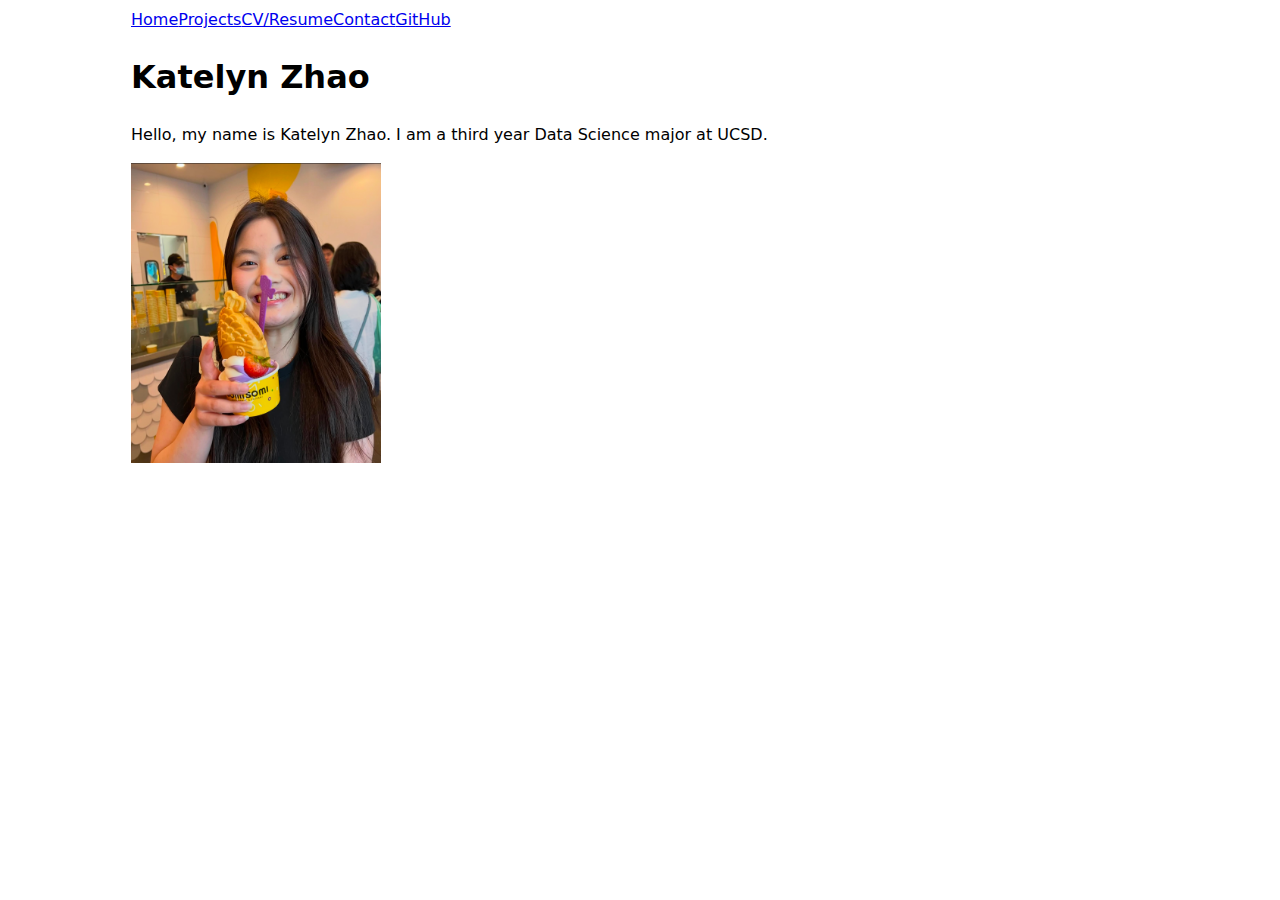
==== index.html @ 04a55239 "update" ====
<!DOCTYPE html>
<html lang="en">
<head>
    <meta charset="UTF-8">
    <meta name="viewport" content="width=device-width, initial-scale=1.0">
    <title>Katelyn Zhao: Personal Site and Portfolio</title>
    <link rel="stylesheet" href="https://katelyn-zhao.github.io/portfolio/style.css">
</head>
<body>
    <nav>
        <ul>
            <li><a class="current" href="https://katelyn-zhao.github.io/portfolio/">Home</a></li>
            <li><a href="https://katelyn-zhao.github.io/portfolio/projects/">Projects</a></li>
            <li><a href="https://katelyn-zhao.github.io/portfolio/cv-resume/">CV/Resume</a></li>
            <li><a href="https://katelyn-zhao.github.io/portfolio/contact/">Contact</a></li>
            <li><a href="https://github.com/katelyn-zhao" target="_blank">GitHub</a></li>
        </ul>
    </nav>
    <h1>Katelyn Zhao</h1>
    <p>Hello, my name is Katelyn Zhao. I am a third year Data Science major at UCSD.</p>
    <img src="images/IMG_9500.jpg" alt="A picture of myself" width="250" height="300">
</body>
</html>
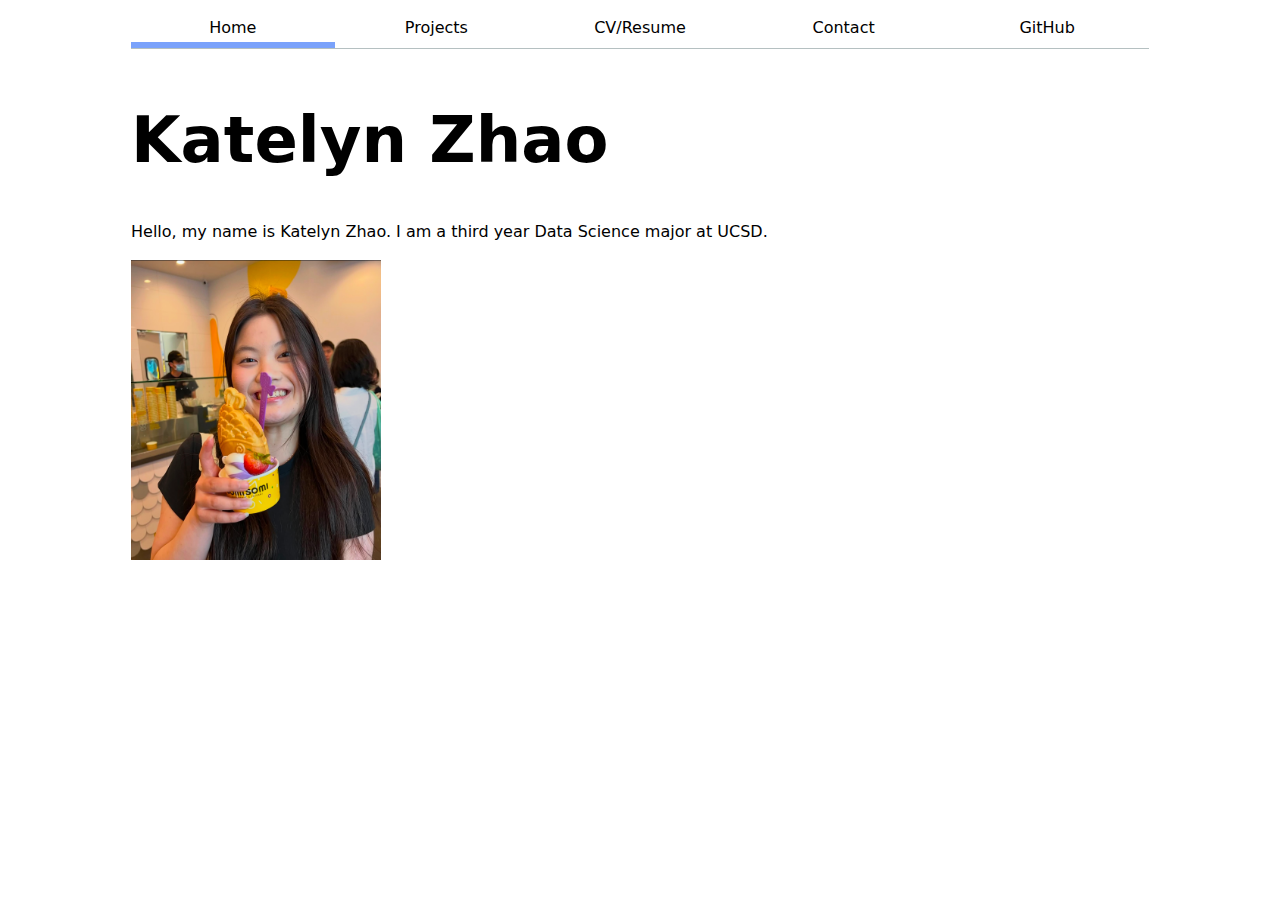
==== commit bdf2d089: "update" ====
--- a/index.html
+++ b/index.html
@@ -5,6 +5,7 @@
     <meta name="viewport" content="width=device-width, initial-scale=1.0">
     <title>Katelyn Zhao: Personal Site and Portfolio</title>
     <link rel="stylesheet" href="https://katelyn-zhao.github.io/portfolio/style.css">
+    <script type='module' src="script.js"></script>
 </head>
 <body>
     <nav>
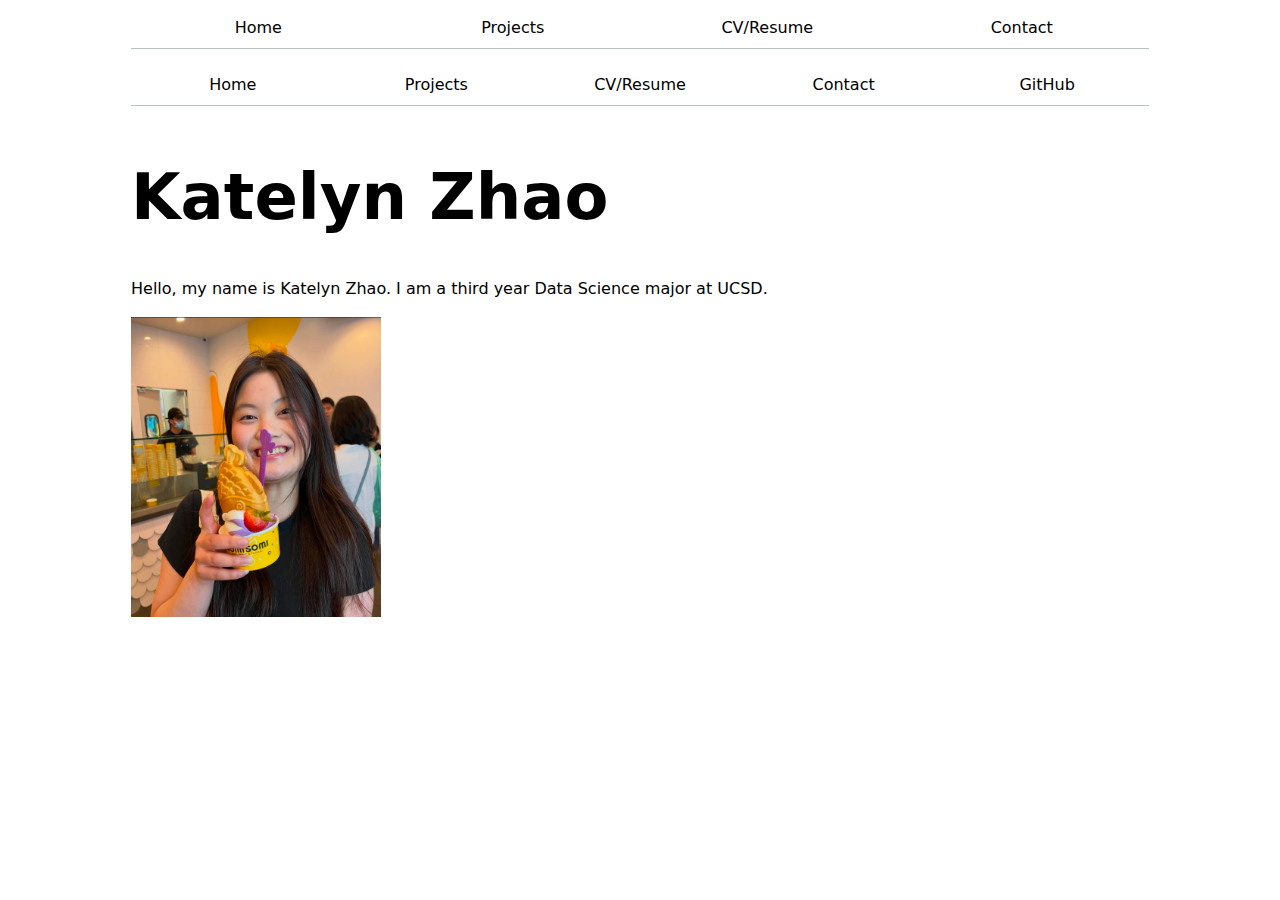
==== commit 1b4ed891: "update" ====
--- a/index.html
+++ b/index.html
@@ -5,12 +5,12 @@
     <meta name="viewport" content="width=device-width, initial-scale=1.0">
     <title>Katelyn Zhao: Personal Site and Portfolio</title>
     <link rel="stylesheet" href="https://katelyn-zhao.github.io/portfolio/style.css">
-    <script type='module' src="script.js"></script>
+    <script type='module' src="global.js"></script>
 </head>
 <body>
     <nav>
         <ul>
-            <li><a class="current" href="https://katelyn-zhao.github.io/portfolio/">Home</a></li>
+            <li><a href="https://katelyn-zhao.github.io/portfolio/">Home</a></li>
             <li><a href="https://katelyn-zhao.github.io/portfolio/projects/">Projects</a></li>
             <li><a href="https://katelyn-zhao.github.io/portfolio/cv-resume/">CV/Resume</a></li>
             <li><a href="https://katelyn-zhao.github.io/portfolio/contact/">Contact</a></li>
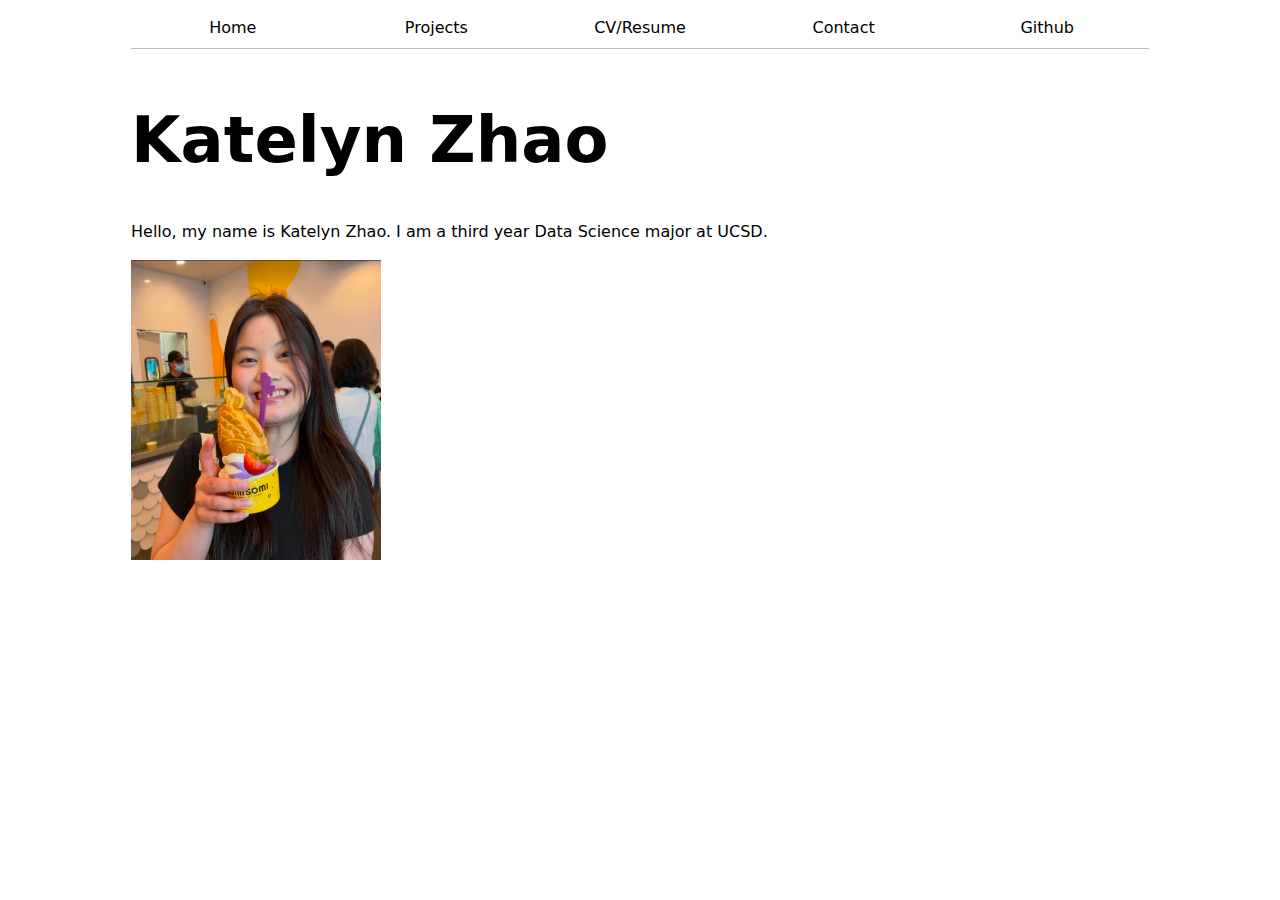
==== commit 52a67cef: "update" ====
--- a/index.html
+++ b/index.html
@@ -8,15 +8,6 @@
     <script type='module' src="global.js"></script>
 </head>
 <body>
-    <nav>
-        <ul>
-            <li><a href="https://katelyn-zhao.github.io/portfolio/">Home</a></li>
-            <li><a href="https://katelyn-zhao.github.io/portfolio/projects/">Projects</a></li>
-            <li><a href="https://katelyn-zhao.github.io/portfolio/cv-resume/">CV/Resume</a></li>
-            <li><a href="https://katelyn-zhao.github.io/portfolio/contact/">Contact</a></li>
-            <li><a href="https://github.com/katelyn-zhao" target="_blank">GitHub</a></li>
-        </ul>
-    </nav>
     <h1>Katelyn Zhao</h1>
     <p>Hello, my name is Katelyn Zhao. I am a third year Data Science major at UCSD.</p>
     <img src="images/IMG_9500.jpg" alt="A picture of myself" width="250" height="300">
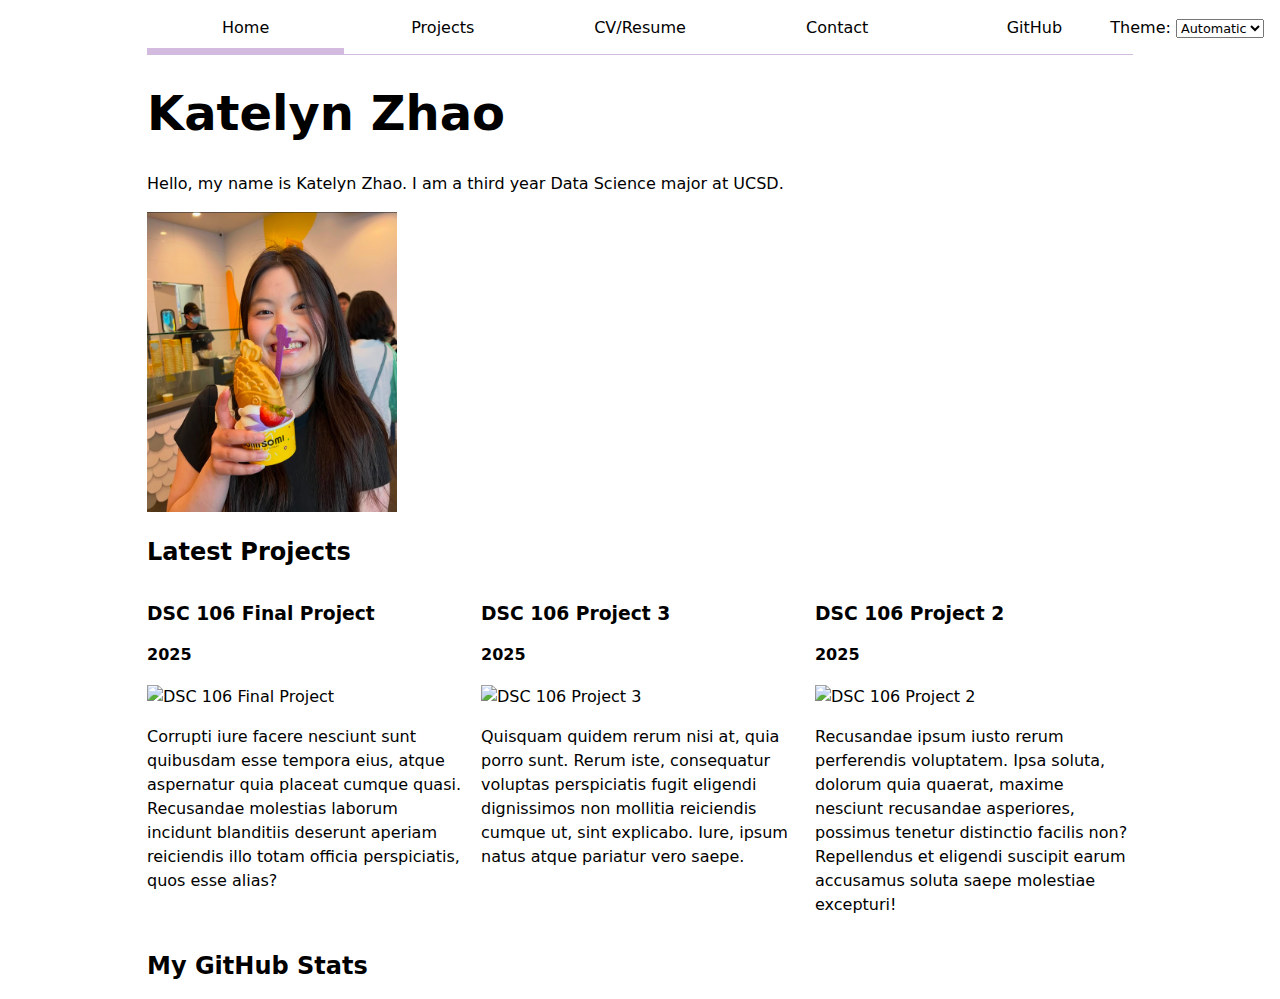
==== commit 62bd2fd5: "update" ====
--- a/index.html
+++ b/index.html
@@ -4,12 +4,19 @@
     <meta charset="UTF-8">
     <meta name="viewport" content="width=device-width, initial-scale=1.0">
     <title>Katelyn Zhao: Personal Site and Portfolio</title>
-    <link rel="stylesheet" href="https://katelyn-zhao.github.io/portfolio/style.css">
-    <script type='module' src="global.js"></script>
+    <link rel="stylesheet" href="style.css">
+    <script type="module" src="global.js"></script>
+    <script src="index.js" type="module" defer></script>
 </head>
 <body>
     <h1>Katelyn Zhao</h1>
     <p>Hello, my name is Katelyn Zhao. I am a third year Data Science major at UCSD.</p>
     <img src="images/IMG_9500.jpg" alt="A picture of myself" width="250" height="300">
+    <h2>Latest Projects</h2>
+    <div class="projects">
+    </div>
+    <h2>My GitHub Stats</h2>
+    <div id="profile-stats">
+    </div>
 </body>
 </html>--- a/style.css
+++ b/style.css
@@ -0,0 +1,124 @@
+html {
+  --color-accent: oklch(70% 0.1 314);
+  color-scheme: light dark;
+}
+
+body {
+  font: 100%/1.5 system-ui;
+  max-width: 100ch;
+  margin-inline: max(1em, (100% - 100ch) / 2);
+  padding: 0 1em;
+  accent-color: var(--color-accent);
+}
+
+nav {
+  display: flex;
+  border-bottom-width: 1px;
+  border-bottom-style: solid;
+  --border-color: oklch(70% 0.1 314 / 60%);
+  border-bottom-color: var(--border-color);
+}
+
+nav a {
+  flex: 1;
+  text-decoration: none;
+  color: inherit;
+  text-align: center;
+  padding: 0.5em;
+}
+
+nav a.current {
+  border-bottom-width: 0.4em;
+  border-bottom-style: solid;
+  border-bottom-color: var(--border-color);
+}
+
+nav a:hover {
+  border-bottom-width: 0.4em;
+  border-bottom-style: solid;
+  border-bottom-color: var(--border-color);
+  background-color: color-mix(in oklch, var(--color-accent), canvas 85%)
+}
+
+nav ul, li {
+  display: contents;
+}
+
+form {
+  font: inherit;
+  display: grid; 
+  grid-template-columns: auto 1fr; 
+  gap: 1em; 
+}
+
+form label {
+  display: grid; 
+  grid-template-columns: subgrid; 
+  grid-column: 1; 
+}
+
+form input, form textarea {
+  grid-column: 2; 
+}
+
+form button {
+  grid-column: 1 / -1; 
+}
+
+.projects {
+  display: grid;
+  grid-template-columns: repeat(auto-fill, minmax(15em, 1fr));
+  gap: 1em;
+}
+
+.projects article {
+  grid-template-rows: subgrid;
+  grid-row: span 3;
+  gap: 1em;
+}
+
+.projects h2 {
+  margin: 0;
+}
+
+h1 {
+  font-size: 300%;
+}
+
+h1, h2, h3, h4, h5, h6 {
+  line-height: 1.1;
+}
+
+.cv-resume header h1 {
+  text-align: center;
+}
+
+.cv-resume section header h2 {
+  margin-top: 2em;
+  margin-bottom: 0.5em;
+  border-bottom: 3px solid var(--color-accent);
+}
+
+.color-scheme {
+  position: absolute;
+  top: 1rem;
+  right: 1rem;
+}
+
+.color-scheme select{
+  font-size: 80%;
+  font-family: inherit;
+}
+
+#profile-stats dl {
+  display: grid;
+  grid-template-columns: repeat(4, 1fr);
+}
+
+#profile-stats dt {
+  grid-row: 1;
+}
+
+#profile-stats dd {
+  grid-row: 2;
+}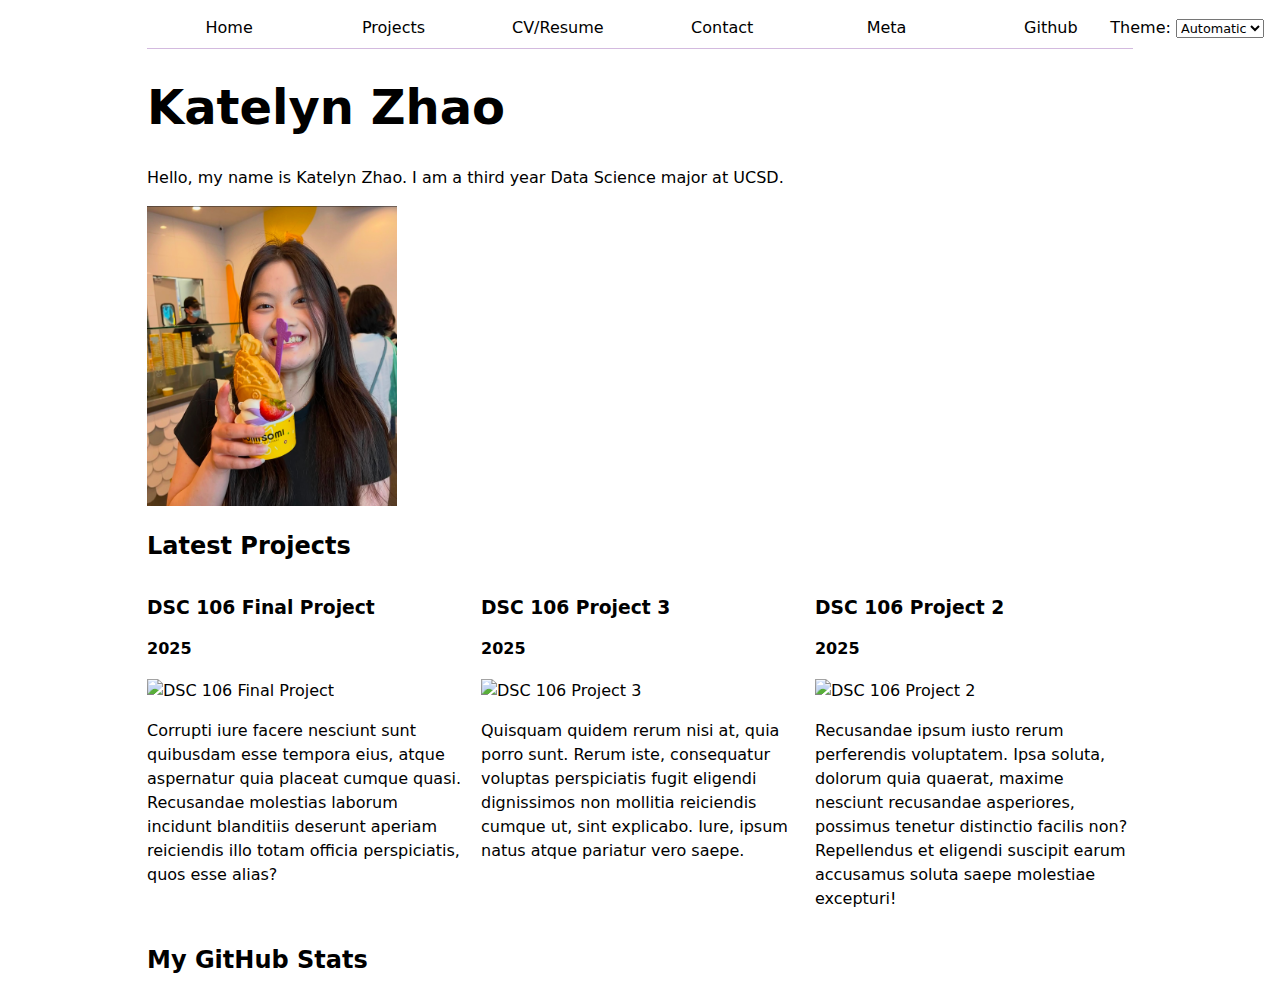
==== commit 8b5ae633: "update" ====
--- a/index.html
+++ b/index.html
@@ -1,22 +1,28 @@
-<!DOCTYPE html>
+<!doctype html>
 <html lang="en">
-<head>
-    <meta charset="UTF-8">
-    <meta name="viewport" content="width=device-width, initial-scale=1.0">
+  <head>
+    <meta charset="UTF-8" />
+    <meta name="viewport" content="width=device-width, initial-scale=1.0" />
     <title>Katelyn Zhao: Personal Site and Portfolio</title>
-    <link rel="stylesheet" href="style.css">
+    <link rel="stylesheet" href="style.css" />
     <script type="module" src="global.js"></script>
     <script src="index.js" type="module" defer></script>
-</head>
-<body>
+  </head>
+  <body>
     <h1>Katelyn Zhao</h1>
-    <p>Hello, my name is Katelyn Zhao. I am a third year Data Science major at UCSD.</p>
-    <img src="images/IMG_9500.jpg" alt="A picture of myself" width="250" height="300">
+    <p>
+      Hello, my name is Katelyn Zhao. I am a third year Data Science major at
+      UCSD.
+    </p>
+    <img
+      src="images/IMG_9500.jpg"
+      alt="A picture of myself"
+      width="250"
+      height="300"
+    />
     <h2>Latest Projects</h2>
-    <div class="projects">
-    </div>
+    <div class="projects"></div>
     <h2>My GitHub Stats</h2>
-    <div id="profile-stats">
-    </div>
-</body>
-</html>+    <div id="profile-stats"></div>
+  </body>
+</html>
--- a/style.css
+++ b/style.css
@@ -37,32 +37,34 @@
   border-bottom-width: 0.4em;
   border-bottom-style: solid;
   border-bottom-color: var(--border-color);
-  background-color: color-mix(in oklch, var(--color-accent), canvas 85%)
-}
-
-nav ul, li {
+  background-color: color-mix(in oklch, var(--color-accent), canvas 85%);
+}
+
+nav ul,
+nav li {
   display: contents;
 }
 
 form {
   font: inherit;
-  display: grid; 
-  grid-template-columns: auto 1fr; 
-  gap: 1em; 
+  display: grid;
+  grid-template-columns: auto 1fr;
+  gap: 1em;
 }
 
 form label {
-  display: grid; 
-  grid-template-columns: subgrid; 
-  grid-column: 1; 
-}
-
-form input, form textarea {
-  grid-column: 2; 
+  display: grid;
+  grid-template-columns: subgrid;
+  grid-column: 1;
+}
+
+form input,
+form textarea {
+  grid-column: 2;
 }
 
 form button {
-  grid-column: 1 / -1; 
+  grid-column: 1 / -1;
 }
 
 .projects {
@@ -85,7 +87,12 @@
   font-size: 300%;
 }
 
-h1, h2, h3, h4, h5, h6 {
+h1,
+h2,
+h3,
+h4,
+h5,
+h6 {
   line-height: 1.1;
 }
 
@@ -105,7 +112,7 @@
   right: 1rem;
 }
 
-.color-scheme select{
+.color-scheme select {
   font-size: 80%;
   font-family: inherit;
 }
@@ -121,4 +128,196 @@
 
 #profile-stats dd {
   grid-row: 2;
-}+}
+
+#projects-plot {
+  max-width: 10em;
+  margin-block: 4em;
+  overflow: visible;
+}
+
+.container {
+  display: flex;
+  align-items: center;
+  gap: 6em;
+  padding: 4em;
+  box-sizing: border-box;
+}
+
+.legend {
+  display: grid;
+  grid-template-columns: repeat(auto-fill, minmax(9em, 1fr));
+  list-style: none;
+  padding: 1em;
+  margin: 1em 0;
+  border: 1px solid #ccc;
+  border-radius: 5px;
+  flex: 1;
+  width: 100%;
+  box-sizing: border-box;
+}
+
+.legend li {
+  display: flex;
+  align-items: center;
+  margin-bottom: 5px;
+  flex: 1;
+  width: 100%;
+  max-width: 80%;
+  box-sizing: border-box;
+}
+
+.legend .swatch {
+  display: inline-block;
+  width: 20px;
+  height: 20px;
+  margin-right: 10px;
+  background-color: var(--color);
+  border-radius: 50%;
+}
+
+.legend em {
+  font-style: normal;
+  color: #666;
+}
+
+.searchBar {
+  width: 100%;
+  box-sizing: border-box;
+  padding: 0.5em;
+  margin: 1em 0;
+}
+
+svg:has(path:hover) path:not(:hover) {
+  opacity: 0.5;
+}
+
+path {
+  transition: 300ms;
+  cursor: pointer;
+}
+
+path.selected {
+  --color: oklch(75.24% 0.1519 5.29) !important;
+
+  &:is(path) {
+    fill: var(--color);
+  }
+}
+
+li.selected {
+  --color: oklch(75.24% 0.1519 5.29) !important;
+
+  &:is(path) {
+    fill: var(--color);
+  }
+}
+
+#stats dl {
+  display: grid;
+  grid-template-columns: repeat(4, 1fr);
+  padding: 1em;
+}
+
+#stats dt {
+  grid-row: 1;
+  padding: 0.5em;
+}
+
+#stats dd {
+  grid-row: 2;
+  padding: 0.5em;
+}
+
+.axis path,
+.axis line {
+  stroke: #000;
+  stroke-width: 1px;
+  opacity: 0.5;
+}
+
+.gridlines line {
+  stroke: #ccc;
+  stroke-width: 1px;
+  opacity: 0.3;
+}
+
+dl.info {
+  display: grid;
+  grid-template-columns: auto 1fr;
+  margin: 0;
+  transition-duration: 500ms;
+  transition-property: opacity, visibility;
+}
+
+dl.info[hidden]:not(:hover, :focus-within) {
+  opacity: 0;
+  visibility: hidden;
+}
+
+dl.info dt {
+  margin: 0;
+  font-weight: normal;
+  color: #666;
+}
+
+dl.info dd {
+  margin: 0;
+  font-weight: bold;
+}
+
+.tooltip {
+  position: absolute;
+  background-color: white;
+  color: black; /* Ensure text is black */
+  border: 1px solid black;
+  padding: 10px;
+  border-radius: 5px;
+  box-shadow: 0 0 10px rgba(0, 0, 0, 0.1);
+}
+
+circle {
+  transition: 200ms;
+  transform-origin: center;
+  transform-box: fill-box;
+  fill: var(--color-accent);
+}
+
+circle:hover {
+  transform: scale(1.5);
+}
+
+@keyframes marching-ants {
+  to {
+    stroke-dashoffset: -8; /* 5 + 3 */
+  }
+}
+
+.selection {
+  fill-opacity: 0.1;
+  stroke: black;
+  stroke-opacity: 0.7;
+  stroke-dasharray: 5 3;
+  animation: marching-ants 2s linear infinite;
+}
+
+circle.selected {
+  fill: #ff6b6b;
+}
+
+#language-breakdown dl {
+  display: grid;
+  grid-template-columns: repeat(4, 1fr);
+  padding: 1em;
+  justify-self: center;
+}
+
+#language-breakdown dt {
+  grid-row: 1;
+  padding: 0.5em;
+}
+
+#language-breakdown dd {
+  grid-row: 2;
+  padding: 0.5em;
+}
